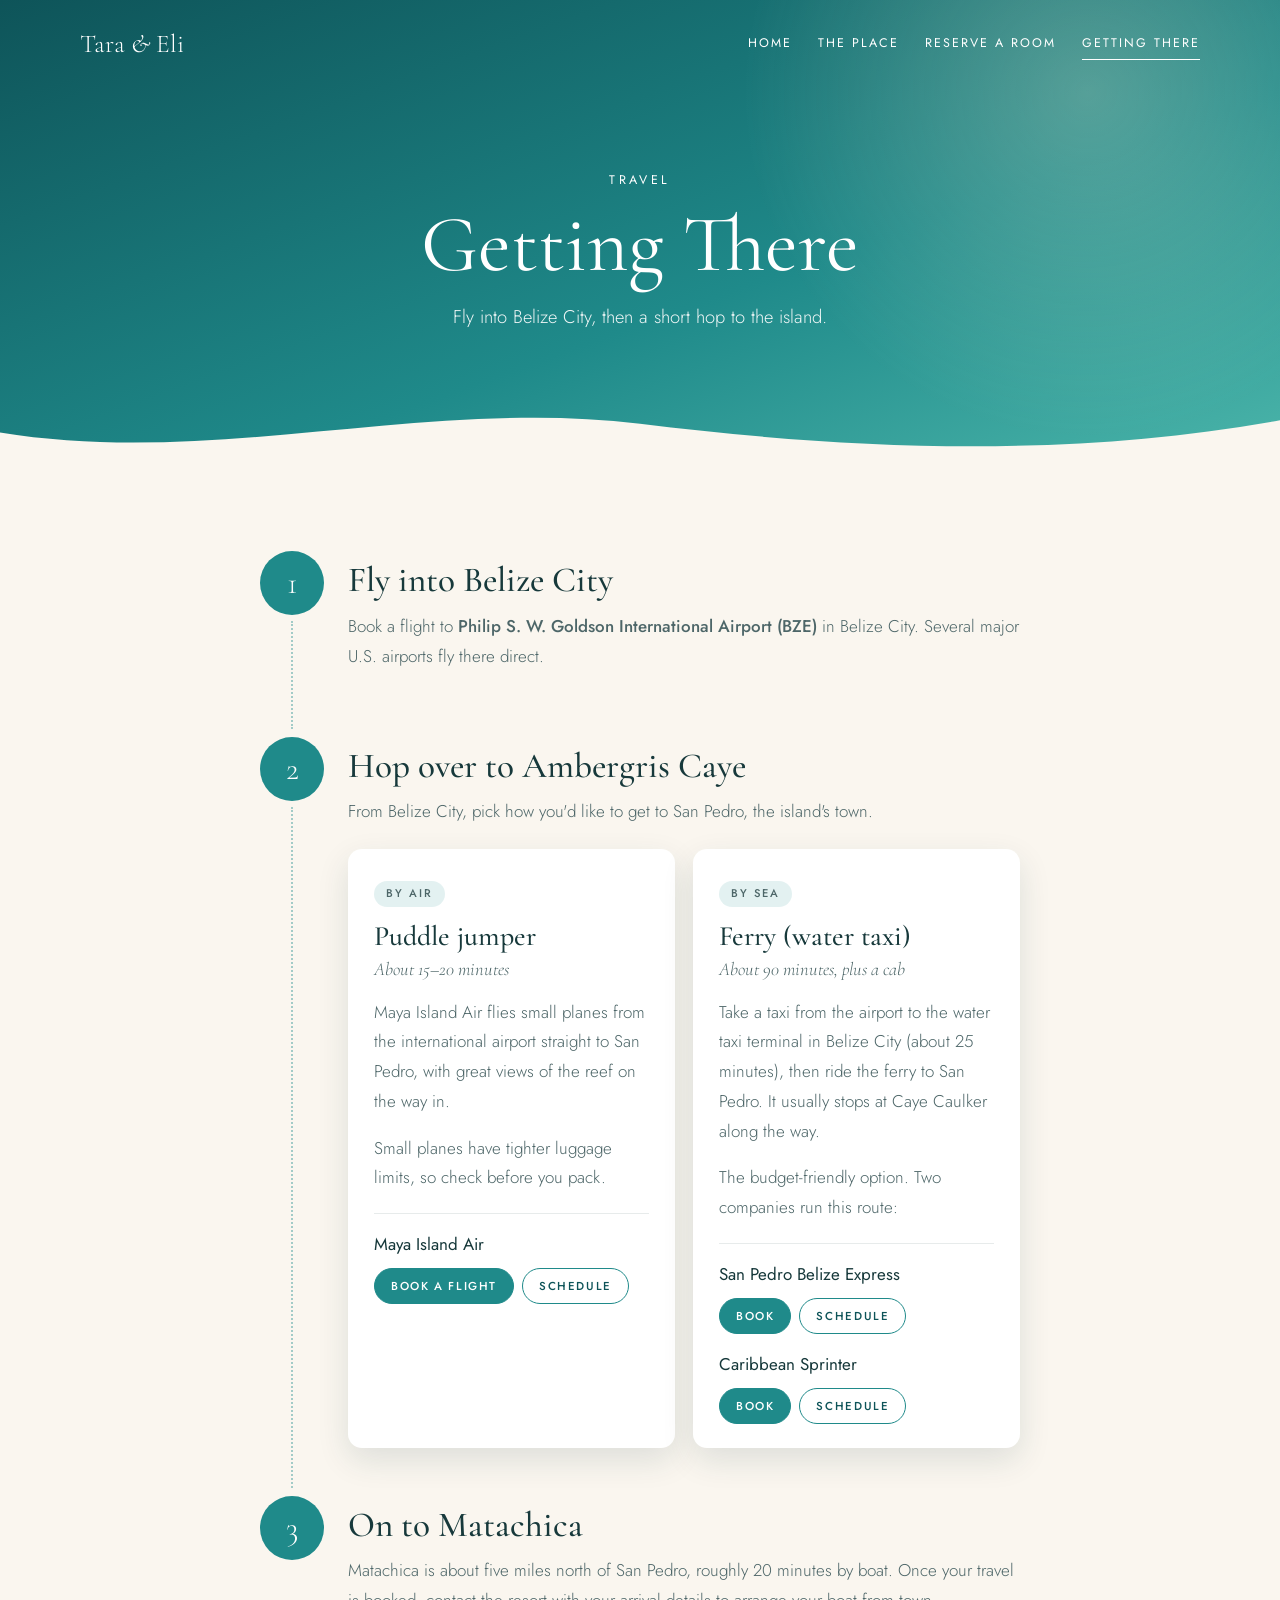
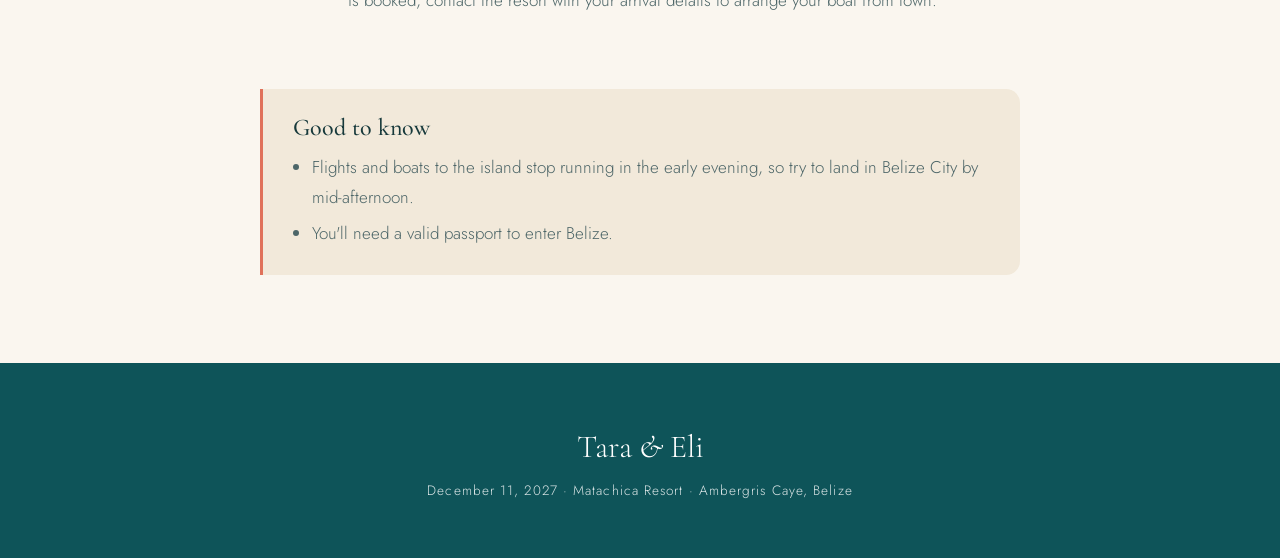
==== getting-there.html @ 157278a2 "Add Tara & Eli wedding website Static HTML/CSS site for the December 11, 2027 wedding at Matachica R" ====
<!doctype html>
<html lang="en">
<head>
  <meta charset="utf-8">
  <meta name="viewport" content="width=device-width, initial-scale=1">
  <title>Getting There · Tara &amp; Eli</title>
  <meta name="description" content="How to get to Matachica Resort on Ambergris Caye, Belize: fly to Belize City, then take a small plane or ferry to San Pedro.">
  <link rel="icon" href="data:image/svg+xml,<svg xmlns='http://www.w3.org/2000/svg' viewBox='0 0 100 100'><text y='.9em' font-size='90'>🌴</text></svg>">
  <link rel="preconnect" href="https://fonts.googleapis.com">
  <link rel="preconnect" href="https://fonts.gstatic.com" crossorigin>
  <link rel="stylesheet" href="https://fonts.googleapis.com/css2?family=Cormorant+Garamond:ital,wght@0,400;0,500;1,400&family=Jost:wght@300;400;500&display=swap">
  <link rel="stylesheet" href="css/styles.css">
</head>
<body>
  <header class="site-header">
    <div class="container">
      <a class="brand" href="index.html">Tara <span class="amp">&amp;</span> Eli</a>
      <nav class="nav" aria-label="Main">
        <a href="index.html">Home</a>
        <a href="the-place.html">The Place</a>
        <a href="reserve.html">Reserve a Room</a>
        <a href="getting-there.html" aria-current="page">Getting There</a>
      </nav>
    </div>
  </header>

  <main>
    <section class="page-hero">
      <div class="container">
        <p class="eyebrow">Travel</p>
        <h1>Getting There</h1>
        <p>Fly into Belize City, then a short hop to the island.</p>
      </div>
    </section>

    <section class="section">
      <div class="container narrow">
        <ol class="steps">
          <li class="step">
            <div class="step__num" aria-hidden="true">1</div>
            <div class="step__body">
              <h2>Fly into Belize City</h2>
              <p>Book a flight to <strong>Philip S. W. Goldson International Airport (BZE)</strong> in Belize City. Several major U.S. airports fly there direct.</p>
            </div>
          </li>

          <li class="step">
            <div class="step__num" aria-hidden="true">2</div>
            <div class="step__body">
              <h2>Hop over to Ambergris Caye</h2>
              <p>From Belize City, pick how you'd like to get to San Pedro, the island's town.</p>

              <div class="options">
                <article class="option">
                  <p class="option__tag">By air</p>
                  <h3>Puddle jumper</h3>
                  <p class="option__time">About 15&ndash;20 minutes</p>
                  <p>Maya Island Air flies small planes from the international airport straight to San Pedro, with great views of the reef on the way in.</p>
                  <p>Small planes have tighter luggage limits, so check before you pack.</p>
                  <ul class="option__links">
                    <li>
                      <span>Maya Island Air</span>
                      <a class="pill pill--solid" href="https://www.mayaislandair.com/belize-flights/" target="_blank" rel="noopener">Book a flight</a>
                      <a class="pill" href="https://www.mayaislandair.com/belize-flight-schedule/" target="_blank" rel="noopener">Schedule</a>
                    </li>
                  </ul>
                </article>

                <article class="option">
                  <p class="option__tag">By sea</p>
                  <h3>Ferry (water taxi)</h3>
                  <p class="option__time">About 90 minutes, plus a cab</p>
                  <p>Take a taxi from the airport to the water taxi terminal in Belize City (about 25 minutes), then ride the ferry to San Pedro. It usually stops at Caye Caulker along the way.</p>
                  <p>The budget-friendly option. Two companies run this route:</p>
                  <ul class="option__links">
                    <li>
                      <span>San Pedro Belize Express</span>
                      <a class="pill pill--solid" href="https://belizewatertaxi.com/" target="_blank" rel="noopener">Book</a>
                      <a class="pill" href="https://belizewatertaxi.com/schedule/" target="_blank" rel="noopener">Schedule</a>
                    </li>
                    <li>
                      <span>Caribbean Sprinter</span>
                      <a class="pill pill--solid" href="https://sprinter.bz/book" target="_blank" rel="noopener">Book</a>
                      <a class="pill" href="https://sprinter.bz/sailings" target="_blank" rel="noopener">Schedule</a>
                    </li>
                  </ul>
                </article>
              </div>
            </div>
          </li>

          <li class="step">
            <div class="step__num" aria-hidden="true">3</div>
            <div class="step__body">
              <h2>On to Matachica</h2>
              <p>Matachica is about five miles north of San Pedro, roughly 20 minutes by boat. Once your travel is booked, contact the resort with your arrival details to arrange your boat from town.</p>
            </div>
          </li>
        </ol>

        <aside class="note">
          <h3>Good to know</h3>
          <ul>
            <li>Flights and boats to the island stop running in the early evening, so try to land in Belize City by mid-afternoon.</li>
            <li>You'll need a valid passport to enter Belize.</li>
          </ul>
        </aside>
      </div>
    </section>
  </main>

  <footer class="site-footer">
    <div class="container">
      <p class="site-footer__names">Tara <span class="amp">&amp;</span> Eli</p>
      <p>December 11, 2027 · Matachica Resort · Ambergris Caye, Belize</p>
    </div>
  </footer>
</body>
</html>
---- css/styles.css ----
/* ==========================================================================
   Belize wedding site — shared styles
   ========================================================================== */

:root {
  --sand: #faf6ef;
  --sand-deep: #f2e9da;
  --ink: #17393b;
  --ink-soft: #4d6668;
  --sea: #1f8a8a;
  --sea-deep: #0e5459;
  --coral: #e0715a;
  --coral-deep: #c95b45;
  --white: #fff;

  --font-display: "Cormorant Garamond", Georgia, "Times New Roman", serif;
  --font-body: "Jost", "Helvetica Neue", Arial, sans-serif;

  --radius: 14px;
  --shadow: 0 12px 32px rgba(14, 60, 64, 0.12);
  --max: 1120px;
  --gutter: 16px;

  color-scheme: light;
}

/* Base
   -------------------------------------------------------------------------- */

*,
*::before,
*::after {
  box-sizing: border-box;
}

html {
  -webkit-text-size-adjust: 100%;
}

body {
  margin: 0;
  background: var(--sand);
  color: var(--ink);
  font-family: var(--font-body);
  font-size: 1.0625rem;
  font-weight: 300;
  line-height: 1.75;
  -webkit-font-smoothing: antialiased;
}

img {
  display: block;
  max-width: 100%;
}

a {
  color: var(--sea-deep);
}

h1,
h2,
h3 {
  font-family: var(--font-display);
  font-weight: 500;
  line-height: 1.1;
  margin: 0 0 0.5em;
}

p {
  margin: 0 0 1em;
}

strong {
  font-weight: 500;
}

.container {
  width: min(100% - var(--gutter) * 2, var(--max));
  margin-inline: auto;
}

.narrow {
  max-width: 760px;
}

.center {
  text-align: center;
}

.amp {
  font-style: italic;
  font-weight: 400;
}

.eyebrow {
  font-size: 0.78rem;
  font-weight: 400;
  letter-spacing: 0.28em;
  text-transform: uppercase;
  margin-bottom: 0.75em;
}

.eyebrow--sea {
  color: var(--sea);
}

.section-title {
  font-size: clamp(2.2rem, 5vw, 3.2rem);
}

.lede {
  font-size: 1.2rem;
  color: var(--ink-soft);
}

.fine {
  font-size: 0.92rem;
  color: var(--ink-soft);
}

/* Header — sits on top of the hero / page banner on every page
   -------------------------------------------------------------------------- */

.site-header {
  position: absolute;
  inset: 0 0 auto;
  z-index: 10;
  padding: 22px 0;
  color: var(--white);
}

.site-header .container {
  display: flex;
  flex-wrap: wrap;
  align-items: center;
  justify-content: space-between;
  gap: 8px 32px;
}

.brand {
  font-family: var(--font-display);
  font-size: 1.6rem;
  color: inherit;
  text-decoration: none;
  white-space: nowrap;
}

.nav {
  display: flex;
  flex-wrap: wrap;
  gap: 4px 26px;
}

.nav a {
  color: inherit;
  text-decoration: none;
  font-size: 0.78rem;
  font-weight: 400;
  letter-spacing: 0.16em;
  text-transform: uppercase;
  padding: 4px 0;
  border-bottom: 1px solid transparent;
  transition: border-color 0.2s;
}

.nav a:hover,
.nav a[aria-current="page"] {
  border-bottom-color: currentColor;
}

/* Buttons
   -------------------------------------------------------------------------- */

.button {
  display: inline-block;
  padding: 14px 30px;
  border: 1px solid var(--coral);
  border-radius: 999px;
  background: var(--coral);
  color: var(--white);
  font-size: 0.8rem;
  font-weight: 500;
  letter-spacing: 0.16em;
  text-transform: uppercase;
  text-decoration: none;
  transition: background 0.2s, border-color 0.2s, transform 0.2s;
}

.button:hover {
  background: var(--coral-deep);
  border-color: var(--coral-deep);
  transform: translateY(-1px);
}

.button--ghost {
  background: transparent;
  border-color: rgba(255, 255, 255, 0.85);
}

.button--ghost:hover {
  background: rgba(255, 255, 255, 0.15);
  border-color: var(--white);
}

.button.is-disabled {
  background: #d8d0c3;
  border-color: #d8d0c3;
  color: #6f6a62;
  pointer-events: none;
  cursor: default;
}

/* Photos
   A .photo box shows a tropical gradient + its file name until the real image
   exists in /images. Once the file is there, the <img> covers the placeholder.
   -------------------------------------------------------------------------- */

.photo {
  position: relative;
  overflow: hidden;
  margin: 0;
  aspect-ratio: 4 / 3;
  border-radius: var(--radius);
  background:
    radial-gradient(circle at 78% 22%, rgba(255, 244, 214, 0.75), transparent 28%),
    linear-gradient(180deg, #bfe8e1 0%, #74c6bf 48%, #2a9895 52%, #1d6f72 100%);
}

.photo--sunset {
  background:
    radial-gradient(circle at 50% 58%, rgba(255, 236, 196, 0.9), transparent 22%),
    linear-gradient(180deg, #f7cfa6 0%, #ee9f7c 46%, #c96a5c 56%, #4f6f7a 57%, #2a4f5c 100%);
}

.photo::before {
  content: attr(data-label);
  position: absolute;
  left: 14px;
  bottom: 12px;
  font-size: 0.72rem;
  letter-spacing: 0.06em;
  color: rgba(255, 255, 255, 0.92);
  text-shadow: 0 1px 3px rgba(0, 0, 0, 0.3);
}

.photo img {
  position: absolute;
  inset: 0;
  z-index: 1;
  width: 100%;
  height: 100%;
  object-fit: cover;
}

.photo__caption {
  position: absolute;
  inset: auto 0 0 0;
  z-index: 2;
  padding: 36px 16px 12px;
  background: linear-gradient(180deg, transparent, rgba(8, 36, 40, 0.55));
  color: var(--white);
  font-family: var(--font-display);
  font-size: 1.15rem;
  font-style: italic;
  line-height: 1.2;
}

.credits {
  margin: 0 auto;
  padding: 0 0 40px;
  font-size: 0.75rem;
  line-height: 1.6;
  color: var(--ink-soft);
}

.credits a {
  color: inherit;
}

.text-link {
  font-size: 0.8rem;
  font-weight: 500;
  letter-spacing: 0.16em;
  text-transform: uppercase;
  text-decoration: none;
  color: var(--sea);
}

.text-link:hover {
  text-decoration: underline;
}

/* Home hero
   -------------------------------------------------------------------------- */

.hero {
  position: relative;
  isolation: isolate;
  display: grid;
  place-items: center;
  min-height: 100vh;
  min-height: 100svh;
  overflow: hidden;
  color: var(--white);
  text-align: center;
}

.hero__photo {
  position: absolute;
  inset: 0;
  z-index: -2;
  aspect-ratio: auto;
  border-radius: 0;
}

/* Darken the photo just enough for the text to read */
.hero::after {
  content: "";
  position: absolute;
  inset: 0;
  z-index: -1;
  background: linear-gradient(
    180deg,
    rgba(8, 36, 40, 0.5) 0%,
    rgba(8, 36, 40, 0.15) 35%,
    rgba(8, 36, 40, 0.2) 60%,
    rgba(8, 36, 40, 0.6) 100%
  );
}

.hero__content {
  padding: 140px var(--gutter) 90px;
  text-shadow: 0 2px 18px rgba(0, 0, 0, 0.25);
}

.hero h1 {
  font-size: clamp(3.2rem, 11vw, 7rem);
  font-weight: 400;
  margin: 0.1em 0 0.2em;
}

.hero__meta {
  font-size: 1.05rem;
  letter-spacing: 0.1em;
}

.hero__meta .dot {
  margin: 0 0.6em;
}

.hero__actions {
  display: flex;
  flex-wrap: wrap;
  justify-content: center;
  gap: 12px;
  margin-top: 36px;
  text-shadow: none;
}

/* Inner page banner
   -------------------------------------------------------------------------- */

.page-hero {
  position: relative;
  padding: 170px 0 130px;
  background:
    radial-gradient(circle at 85% 20%, rgba(255, 244, 214, 0.25), transparent 30%),
    linear-gradient(160deg, var(--sea-deep) 0%, var(--sea) 60%, #4bb5aa 100%);
  color: var(--white);
  text-align: center;
}

.page-hero h1 {
  font-size: clamp(3rem, 9vw, 5rem);
  font-weight: 400;
  margin-bottom: 0.15em;
}

.page-hero p:last-child {
  font-size: 1.15rem;
  margin: 0;
  opacity: 0.92;
}

/* Wave into the sand-colored page */
.page-hero::after {
  content: "";
  position: absolute;
  left: 0;
  right: 0;
  bottom: -1px;
  height: 70px;
  background: url("data:image/svg+xml,%3Csvg xmlns='http://www.w3.org/2000/svg' viewBox='0 0 1440 80' preserveAspectRatio='none'%3E%3Cpath fill='%23faf6ef' d='M0 44 C 240 84 480 4 720 34 S 1200 74 1440 30 V80 H0 Z'/%3E%3C/svg%3E") bottom / 100% 100% no-repeat;
}

/* Sections
   -------------------------------------------------------------------------- */

.section {
  padding: 88px 0;
}

.section--tint {
  background: var(--sand-deep);
}

.intro {
  display: grid;
  grid-template-columns: 1fr 1.5fr;
  gap: 16px 64px;
  align-items: start;
  margin-bottom: 44px;
}

.intro p {
  color: var(--ink-soft);
}

/* Galleries: one large photo + two stacked, then any extras three across */
.gallery {
  display: grid;
  grid-template-columns: repeat(3, 1fr);
  grid-auto-flow: dense;
  gap: 14px;
}

.gallery .photo:first-child {
  grid-column: span 2;
  grid-row: span 2;
  aspect-ratio: auto;
}

.gallery--reverse .photo:first-child {
  grid-column: 2 / span 2;
}

/* Home: three cards
   -------------------------------------------------------------------------- */

.cards {
  display: grid;
  grid-template-columns: repeat(3, 1fr);
  gap: 20px;
  margin-top: 56px;
}

.card {
  display: flex;
  flex-direction: column;
  padding: 34px 30px 30px;
  border-radius: var(--radius);
  background: var(--white);
  box-shadow: var(--shadow);
  color: inherit;
  text-decoration: none;
  transition: transform 0.2s, box-shadow 0.2s;
}

.card:hover {
  transform: translateY(-3px);
  box-shadow: 0 18px 40px rgba(14, 60, 64, 0.16);
}

.card__num {
  font-family: var(--font-display);
  font-size: 1.1rem;
  font-style: italic;
  color: var(--coral);
}

.card h3 {
  font-size: 2rem;
  margin: 6px 0 10px;
}

.card p {
  color: var(--ink-soft);
  flex: 1;
}

.card__link {
  font-size: 0.78rem;
  font-weight: 500;
  letter-spacing: 0.16em;
  text-transform: uppercase;
  color: var(--sea);
}

/* The Place: quick facts
   -------------------------------------------------------------------------- */

.facts {
  display: grid;
  grid-template-columns: repeat(3, 1fr);
  gap: 20px;
  margin: 40px 0 0;
  padding: 0;
  list-style: none;
}

.facts li {
  padding: 26px 26px 22px;
  border-top: 2px solid var(--coral);
  background: var(--white);
  border-radius: 0 0 var(--radius) var(--radius);
}

.facts h3 {
  font-size: 1.6rem;
  margin-bottom: 6px;
}

.facts p {
  margin: 0;
  color: var(--ink-soft);
}

/* Reserve
   -------------------------------------------------------------------------- */

.reserve-card {
  display: grid;
  grid-template-columns: 1fr 1fr;
  overflow: hidden;
  border-radius: var(--radius);
  background: var(--white);
  box-shadow: var(--shadow);
}

.reserve-card__photo {
  aspect-ratio: auto;
  min-height: 340px;
  border-radius: 0;
}

.reserve-card__body {
  padding: 56px 52px;
}

.reserve-card__body .button {
  margin: 12px 0 22px;
}

.reserve-card + .credits {
  padding: 16px 0 0;
}

/* Getting there: steps
   -------------------------------------------------------------------------- */

.steps {
  margin: 0;
  padding: 0;
  list-style: none;
}

.step {
  display: grid;
  grid-template-columns: 64px 1fr;
  gap: 24px;
  padding-bottom: 48px;
  position: relative;
}

/* Dotted line connecting the step numbers */
.step:not(:last-child)::before {
  content: "";
  position: absolute;
  left: 31px;
  top: 70px;
  bottom: 8px;
  border-left: 2px dotted rgba(31, 138, 138, 0.4);
}

.step__num {
  display: grid;
  place-items: center;
  width: 64px;
  height: 64px;
  border-radius: 50%;
  background: var(--sea);
  color: var(--white);
  font-family: var(--font-display);
  font-size: 2rem;
  line-height: 1;
}

.step__body h2 {
  font-size: 2.2rem;
  margin: 10px 0 12px;
}

.step__body > p {
  color: var(--ink-soft);
}

.options {
  display: grid;
  grid-template-columns: 1fr 1fr;
  gap: 18px;
  margin-top: 22px;
}

.option {
  padding: 28px 26px 24px;
  border-radius: var(--radius);
  background: var(--white);
  box-shadow: var(--shadow);
}

.option__tag {
  display: inline-block;
  margin-bottom: 14px;
  padding: 3px 12px;
  border-radius: 999px;
  background: rgba(31, 138, 138, 0.12);
  color: var(--sea-deep);
  font-size: 0.7rem;
  font-weight: 500;
  letter-spacing: 0.18em;
  text-transform: uppercase;
}

.option h3 {
  font-size: 1.75rem;
  margin-bottom: 2px;
}

.option__time {
  font-family: var(--font-display);
  font-style: italic;
  font-size: 1.15rem;
  color: var(--coral-deep);
  margin-bottom: 12px;
}

.option p {
  color: var(--ink-soft);
}

.option__links {
  margin: 20px 0 0;
  padding: 0;
  list-style: none;
  border-top: 1px solid rgba(23, 57, 59, 0.1);
}

.option__links li {
  display: flex;
  flex-wrap: wrap;
  align-items: center;
  gap: 8px;
  padding-top: 16px;
}

.option__links span {
  flex: 1 1 100%;
  font-weight: 400;
}

.pill {
  display: inline-block;
  padding: 7px 16px;
  border: 1px solid var(--sea);
  border-radius: 999px;
  color: var(--sea-deep);
  font-size: 0.72rem;
  font-weight: 500;
  letter-spacing: 0.14em;
  text-transform: uppercase;
  text-decoration: none;
  transition: background 0.2s, color 0.2s;
}

.pill:hover {
  background: rgba(31, 138, 138, 0.1);
}

.pill--solid {
  background: var(--sea);
  color: var(--white);
}

.pill--solid:hover {
  background: var(--sea-deep);
}

.note {
  margin-top: 8px;
  padding: 26px 30px;
  border-left: 3px solid var(--coral);
  border-radius: 0 var(--radius) var(--radius) 0;
  background: var(--sand-deep);
}

.note h3 {
  font-size: 1.5rem;
}

.note ul {
  margin: 0;
  padding-left: 1.1em;
  color: var(--ink-soft);
}

.note li + li {
  margin-top: 6px;
}

/* Footer
   -------------------------------------------------------------------------- */

.site-footer {
  padding: 56px 0;
  background: var(--sea-deep);
  color: rgba(255, 255, 255, 0.85);
  text-align: center;
  font-size: 0.85rem;
  letter-spacing: 0.08em;
}

.site-footer p {
  margin: 0;
}

.site-footer__names {
  font-family: var(--font-display);
  font-size: 2rem;
  letter-spacing: 0;
  color: var(--white);
  margin-bottom: 4px !important;
}

/* Responsive
   -------------------------------------------------------------------------- */

@media (max-width: 860px) {
  .cards,
  .facts {
    grid-template-columns: 1fr;
  }

  .intro,
  .reserve-card,
  .options {
    grid-template-columns: 1fr;
  }

  .reserve-card__photo {
    min-height: 0;
    aspect-ratio: 4 / 3;
  }

  .reserve-card__body {
    padding: 36px 28px;
  }
}

@media (max-width: 640px) {
  .site-header .container {
    flex-direction: column;
  }

  .nav {
    justify-content: center;
    gap: 2px 14px;
  }

  .nav a {
    font-size: 0.68rem;
    letter-spacing: 0.08em;
  }

  .hero__content {
    padding-top: 170px;
  }

  .hero__meta .dot {
    display: block;
    height: 0;
    overflow: hidden;
  }

  .page-hero {
    padding: 180px 0 110px;
  }

  .section {
    padding: 64px 0;
  }

  .gallery {
    grid-template-columns: 1fr 1fr;
    gap: 10px;
  }

  .gallery .photo:first-child,
  .gallery--reverse .photo:first-child {
    grid-column: 1 / -1;
    grid-row: auto;
    aspect-ratio: 4 / 3;
  }

  /* With the first photo full width, an even count leaves the last one alone */
  .gallery .photo:last-child:nth-child(even) {
    grid-column: 1 / -1;
  }

  .step {
    grid-template-columns: 44px 1fr;
    gap: 16px;
  }

  .step__num {
    width: 44px;
    height: 44px;
    font-size: 1.5rem;
  }

  .step:not(:last-child)::before {
    left: 21px;
    top: 50px;
  }

  .step__body h2 {
    font-size: 1.9rem;
    margin-top: 4px;
  }
}

@media (prefers-reduced-motion: reduce) {
  * {
    transition: none !important;
  }
}
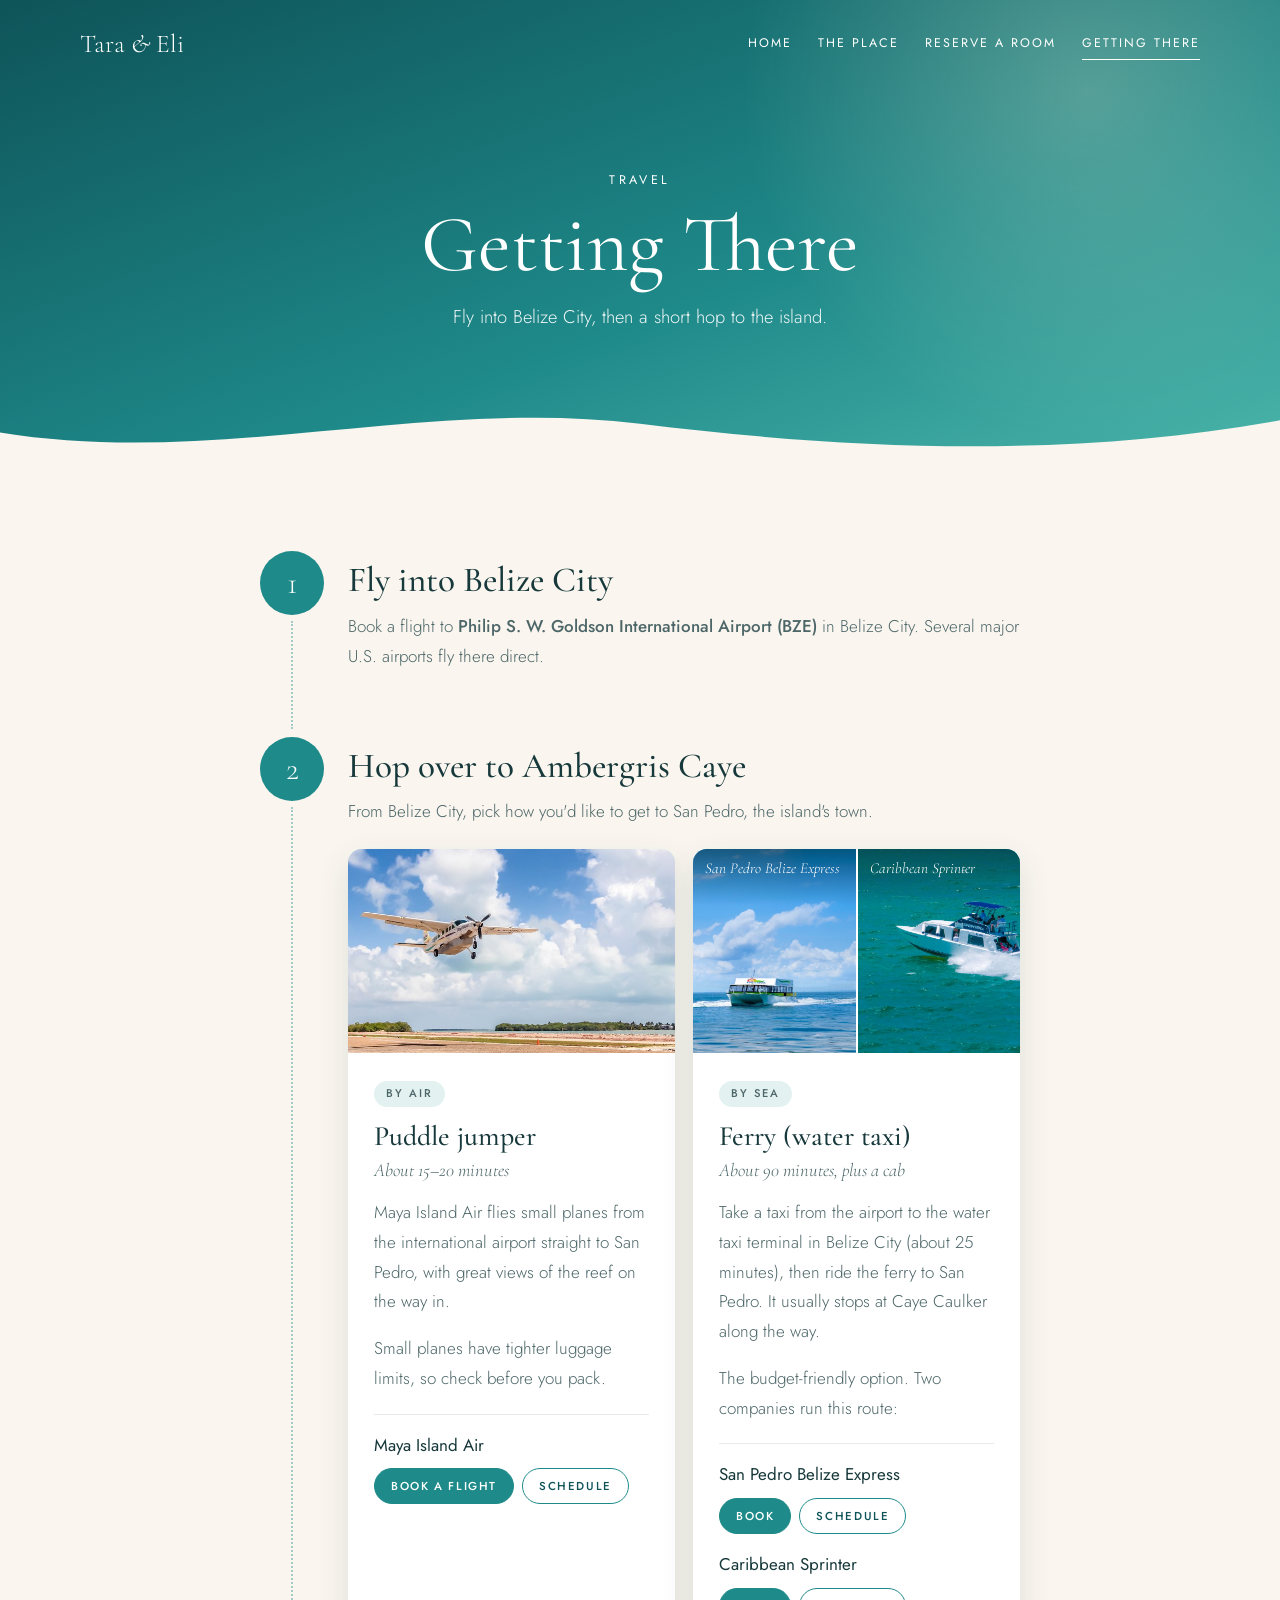
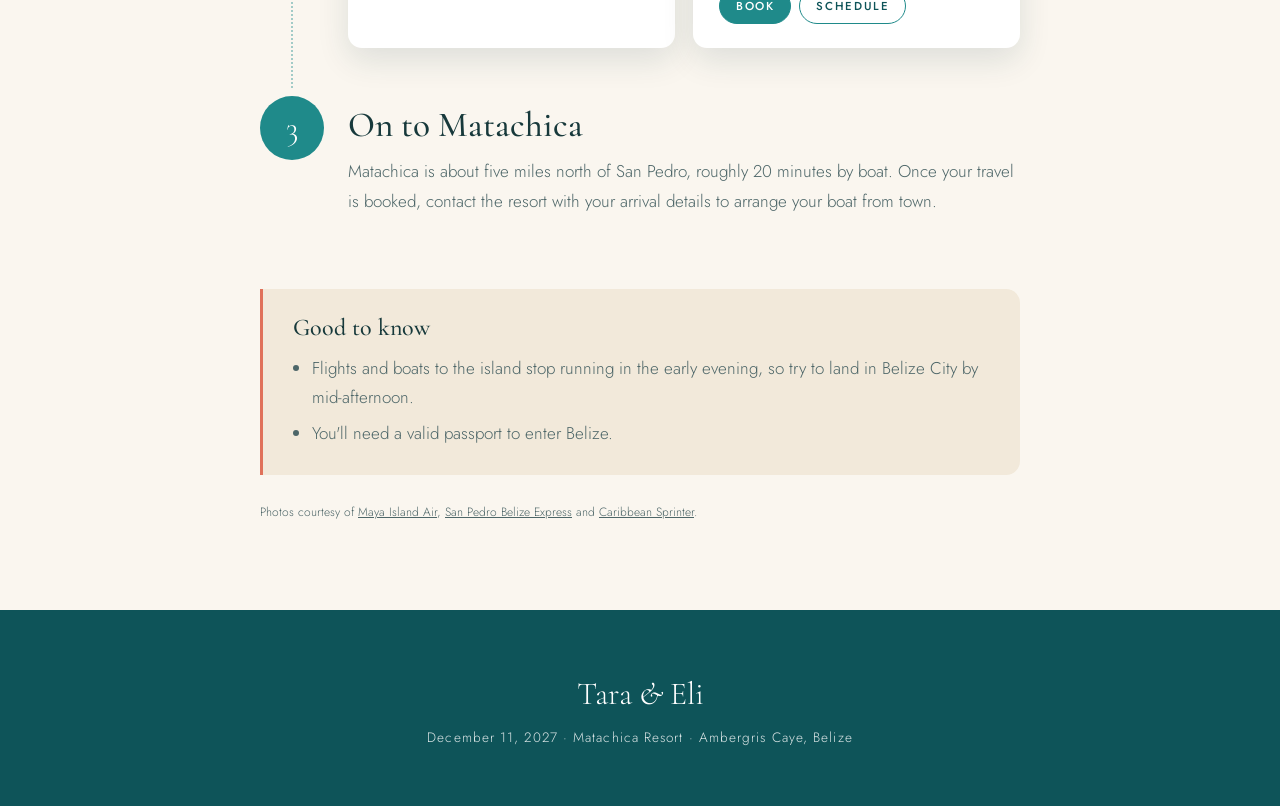
==== commit dda8c3f8: "Add photo slideshow, travel photos, and booking/ferry links - Home page: Polaroid-style slideshow of" ====
--- a/getting-there.html
+++ b/getting-there.html
@@ -52,38 +52,57 @@
 
               <div class="options">
                 <article class="option">
-                  <p class="option__tag">By air</p>
-                  <h3>Puddle jumper</h3>
-                  <p class="option__time">About 15&ndash;20 minutes</p>
-                  <p>Maya Island Air flies small planes from the international airport straight to San Pedro, with great views of the reef on the way in.</p>
-                  <p>Small planes have tighter luggage limits, so check before you pack.</p>
-                  <ul class="option__links">
-                    <li>
-                      <span>Maya Island Air</span>
-                      <a class="pill pill--solid" href="https://www.mayaislandair.com/belize-flights/" target="_blank" rel="noopener">Book a flight</a>
-                      <a class="pill" href="https://www.mayaislandair.com/belize-flight-schedule/" target="_blank" rel="noopener">Schedule</a>
-                    </li>
-                  </ul>
+                  <!-- Photo from Maya Island Air's website, used with their permission -->
+                  <figure class="photo option__photo" data-label="Maya Island Air">
+                    <img src="images/maya-island-air.jpg" alt="A Maya Island Air plane flying low over an island airstrip under puffy white clouds" loading="lazy" onerror="this.remove()">
+                  </figure>
+                  <div class="option__body">
+                    <p class="option__tag">By air</p>
+                    <h3>Puddle jumper</h3>
+                    <p class="option__time">About 15&ndash;20 minutes</p>
+                    <p>Maya Island Air flies small planes from the international airport straight to San Pedro, with great views of the reef on the way in.</p>
+                    <p>Small planes have tighter luggage limits, so check before you pack.</p>
+                    <ul class="option__links">
+                      <li>
+                        <span>Maya Island Air</span>
+                        <a class="pill pill--solid" href="https://www.mayaislandair.com/belize-flights/" target="_blank" rel="noopener">Book a flight</a>
+                        <a class="pill" href="https://www.mayaislandair.com/belize-flight-schedule/" target="_blank" rel="noopener">Schedule</a>
+                      </li>
+                    </ul>
+                  </div>
                 </article>
 
                 <article class="option">
-                  <p class="option__tag">By sea</p>
-                  <h3>Ferry (water taxi)</h3>
-                  <p class="option__time">About 90 minutes, plus a cab</p>
-                  <p>Take a taxi from the airport to the water taxi terminal in Belize City (about 25 minutes), then ride the ferry to San Pedro. It usually stops at Caye Caulker along the way.</p>
-                  <p>The budget-friendly option. Two companies run this route:</p>
-                  <ul class="option__links">
-                    <li>
-                      <span>San Pedro Belize Express</span>
-                      <a class="pill pill--solid" href="https://belizewatertaxi.com/" target="_blank" rel="noopener">Book</a>
-                      <a class="pill" href="https://belizewatertaxi.com/schedule/" target="_blank" rel="noopener">Schedule</a>
-                    </li>
-                    <li>
-                      <span>Caribbean Sprinter</span>
-                      <a class="pill pill--solid" href="https://sprinter.bz/book" target="_blank" rel="noopener">Book</a>
-                      <a class="pill" href="https://sprinter.bz/sailings" target="_blank" rel="noopener">Schedule</a>
-                    </li>
-                  </ul>
+                  <!-- Photos from each ferry company's website, used with their permission -->
+                  <div class="option__photo option__photo--split">
+                    <figure class="photo" data-label="San Pedro Belize Express">
+                      <img src="images/ferry-belize-express.jpg" alt="A San Pedro Belize Express water taxi crossing turquoise water" loading="lazy" onerror="this.remove()">
+                      <figcaption class="photo__caption">San Pedro Belize Express</figcaption>
+                    </figure>
+                    <figure class="photo" data-label="Caribbean Sprinter">
+                      <img src="images/ferry-caribbean-sprinter.jpg" alt="A Caribbean Sprinter water taxi speeding across the sea, seen from above" loading="lazy" onerror="this.remove()">
+                      <figcaption class="photo__caption">Caribbean Sprinter</figcaption>
+                    </figure>
+                  </div>
+                  <div class="option__body">
+                    <p class="option__tag">By sea</p>
+                    <h3>Ferry (water taxi)</h3>
+                    <p class="option__time">About 90 minutes, plus a cab</p>
+                    <p>Take a taxi from the airport to the water taxi terminal in Belize City (about 25 minutes), then ride the ferry to San Pedro. It usually stops at Caye Caulker along the way.</p>
+                    <p>The budget-friendly option. Two companies run this route:</p>
+                    <ul class="option__links">
+                      <li>
+                        <span>San Pedro Belize Express</span>
+                        <a class="pill pill--solid" href="https://belizewatertaxi.com/" target="_blank" rel="noopener">Book</a>
+                        <a class="pill" href="https://belizewatertaxi.com/schedule/" target="_blank" rel="noopener">Schedule</a>
+                      </li>
+                      <li>
+                        <span>Caribbean Sprinter</span>
+                        <a class="pill pill--solid" href="https://sprinter.bz/book" target="_blank" rel="noopener">Book</a>
+                        <a class="pill" href="https://sprinter.bz/sailings" target="_blank" rel="noopener">Schedule</a>
+                      </li>
+                    </ul>
+                  </div>
                 </article>
               </div>
             </div>
@@ -105,6 +124,13 @@
             <li>You'll need a valid passport to enter Belize.</li>
           </ul>
         </aside>
+
+        <p class="credits credits--spaced">
+          Photos courtesy of
+          <a href="https://www.mayaislandair.com/" target="_blank" rel="noopener">Maya Island Air</a>,
+          <a href="https://belizewatertaxi.com/" target="_blank" rel="noopener">San Pedro Belize Express</a> and
+          <a href="https://sprinter.bz/" target="_blank" rel="noopener">Caribbean Sprinter</a>.
+        </p>
       </div>
     </section>
   </main>
--- a/css/styles.css
+++ b/css/styles.css
@@ -277,6 +277,10 @@
   color: inherit;
 }
 
+.credits--spaced {
+  padding: 28px 0 0;
+}
+
 .text-link {
   font-size: 0.8rem;
   font-weight: 500;
@@ -357,6 +361,112 @@
   text-shadow: none;
 }
 
+/* Home hero with the photo slideshow beside the text */
+.hero--split {
+  place-items: stretch;
+  text-align: left;
+}
+
+.hero--split::after {
+  background:
+    linear-gradient(180deg, rgba(8, 36, 40, 0.45) 0%, transparent 30%),
+    linear-gradient(90deg, rgba(8, 36, 40, 0.72) 0%, rgba(8, 36, 40, 0.45) 55%, rgba(8, 36, 40, 0.25) 100%);
+}
+
+.hero__inner {
+  display: grid;
+  grid-template-columns: 1.15fr 0.85fr;
+  align-items: center;
+  gap: 48px 64px;
+  padding: 130px 0 80px;
+}
+
+.hero--split .hero__content {
+  padding: 0;
+}
+
+.hero--split .hero__actions {
+  justify-content: flex-start;
+}
+
+/* Slideshow, styled like an instant-film print */
+.slideshow {
+  justify-self: center;
+  width: min(100%, 380px);
+  margin: 0;
+  padding: 14px 14px 0;
+  border-radius: 4px;
+  background: #fffdf8;
+  box-shadow: 0 24px 50px rgba(0, 0, 0, 0.35);
+  transform: rotate(2deg);
+}
+
+.slideshow__frame {
+  position: relative;
+  aspect-ratio: 3 / 4;
+  overflow: hidden;
+  background: var(--sand-deep);
+  cursor: pointer;
+}
+
+.slideshow__slide {
+  position: absolute;
+  inset: 0;
+  width: 100%;
+  height: 100%;
+  object-fit: cover;
+  opacity: 0;
+  transition: opacity 1.2s ease;
+}
+
+.slideshow__slide.is-active {
+  opacity: 1;
+}
+
+/* Arrows and "3 / 17" counter in the print's bottom margin */
+.slideshow__controls {
+  display: flex;
+  align-items: center;
+  justify-content: space-between;
+  padding: 6px 0 8px;
+}
+
+.slideshow__controls[hidden] {
+  display: none;
+}
+
+.slideshow__arrow {
+  display: grid;
+  place-items: center;
+  width: 40px;
+  height: 40px;
+  padding: 0;
+  border: 0;
+  border-radius: 50%;
+  background: none;
+  color: var(--ink);
+  cursor: pointer;
+  transition: background 0.2s, color 0.2s;
+}
+
+.slideshow__arrow:hover {
+  background: rgba(31, 138, 138, 0.12);
+  color: var(--sea-deep);
+}
+
+.slideshow__arrow svg {
+  width: 22px;
+  height: 22px;
+}
+
+.slideshow__count {
+  font-family: var(--font-display);
+  font-size: 1.05rem;
+  font-style: italic;
+  color: var(--ink-soft);
+  font-variant-numeric: tabular-nums;
+}
+
 /* Inner page banner
    -------------------------------------------------------------------------- */
 
@@ -602,10 +712,40 @@
 }
 
 .option {
-  padding: 28px 26px 24px;
+  overflow: hidden;
   border-radius: var(--radius);
   background: var(--white);
   box-shadow: var(--shadow);
+}
+
+.option__photo {
+  aspect-ratio: 16 / 10;
+  border-radius: 0;
+}
+
+/* Ferry card: one photo per ferry company, side by side */
+.option__photo--split {
+  display: grid;
+  grid-template-columns: 1fr 1fr;
+  gap: 2px;
+  background: var(--white);
+}
+
+.option__photo--split .photo {
+  aspect-ratio: auto;
+  border-radius: 0;
+}
+
+/* Captions on top so they don't cover the boats */
+.option__photo--split .photo__caption {
+  inset: 0 0 auto 0;
+  padding: 10px 12px 28px;
+  background: linear-gradient(180deg, rgba(8, 36, 40, 0.55), transparent);
+  font-size: 0.95rem;
+}
+
+.option__body {
+  padding: 24px 26px 24px;
 }
 
 .option__tag {
@@ -735,6 +875,24 @@
    -------------------------------------------------------------------------- */
 
 @media (max-width: 860px) {
+  .hero__inner {
+    grid-template-columns: 1fr;
+    padding: 140px 0 64px;
+    text-align: center;
+  }
+
+  .hero--split::after {
+    background: rgba(8, 36, 40, 0.5);
+  }
+
+  .hero--split .hero__actions {
+    justify-content: center;
+  }
+
+  .slideshow {
+    width: min(100%, 320px);
+  }
+
   .cards,
   .facts {
     grid-template-columns: 1fr;
@@ -772,6 +930,10 @@
   }
 
   .hero__content {
+    padding-top: 170px;
+  }
+
+  .hero__inner {
     padding-top: 170px;
   }
 
